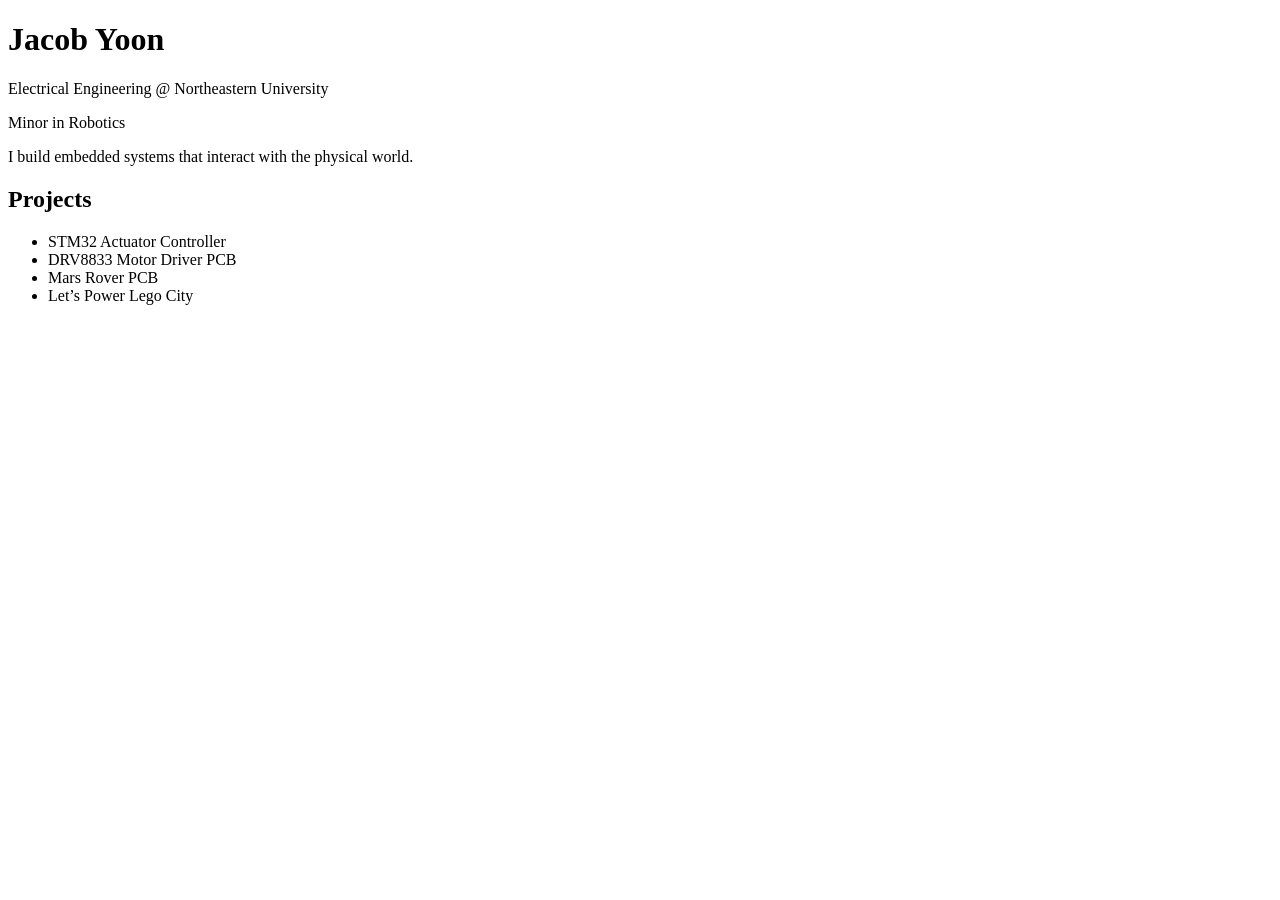
==== index.html @ 6693e0d1 "Create index.html" ====
<!DOCTYPE html>
<html lang="en">
<head>
  <meta charset="UTF-8" />
  <meta name="viewport" content="width=device-width, initial-scale=1.0" />
  <title>Jacob Yoon Portfolio</title>
</head>
<body>
  <h1>Jacob Yoon</h1>
  <p>Electrical Engineering @ Northeastern University</p>
  <p>Minor in Robotics</p>
  <p>I build embedded systems that interact with the physical world.</p>

  <h2>Projects</h2>
  <ul>
    <li>STM32 Actuator Controller</li>
    <li>DRV8833 Motor Driver PCB</li>
    <li>Mars Rover PCB</li>
    <li>Let’s Power Lego City</li>
  </ul>
</body>
</html>
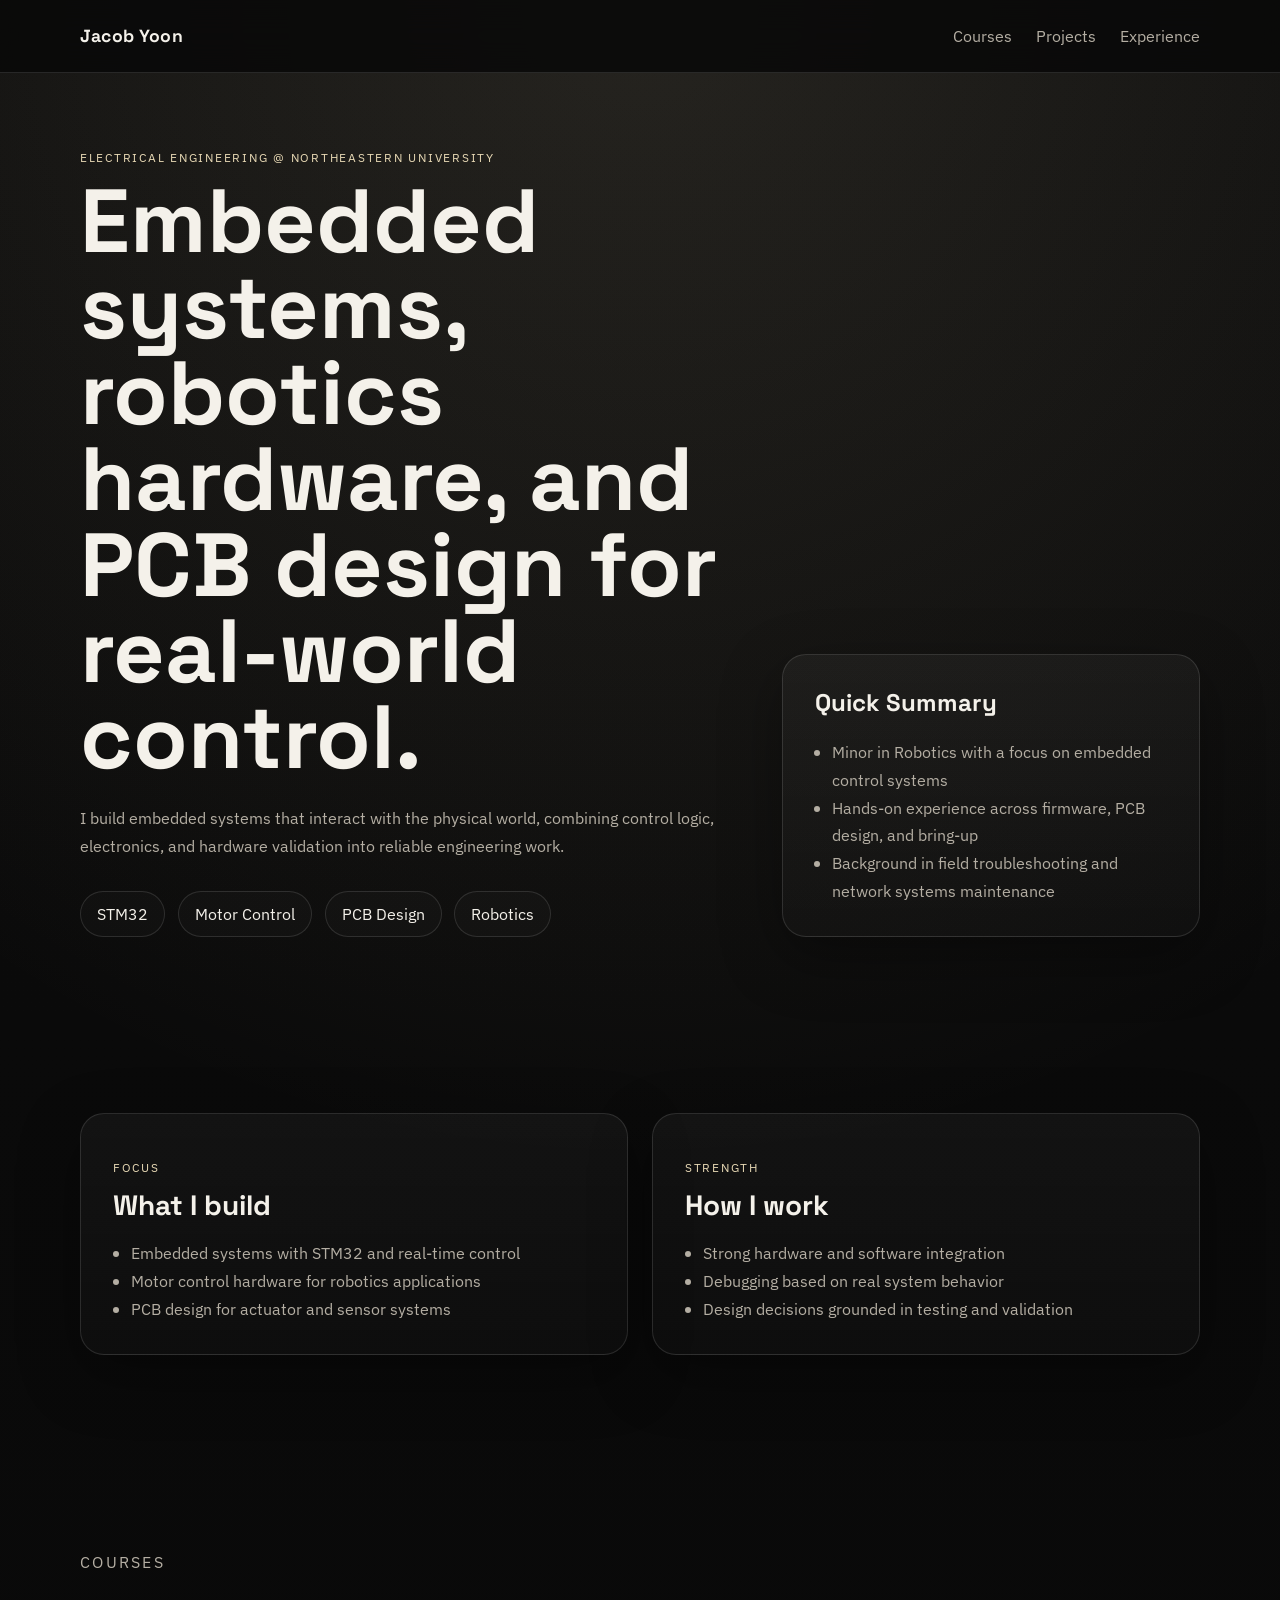
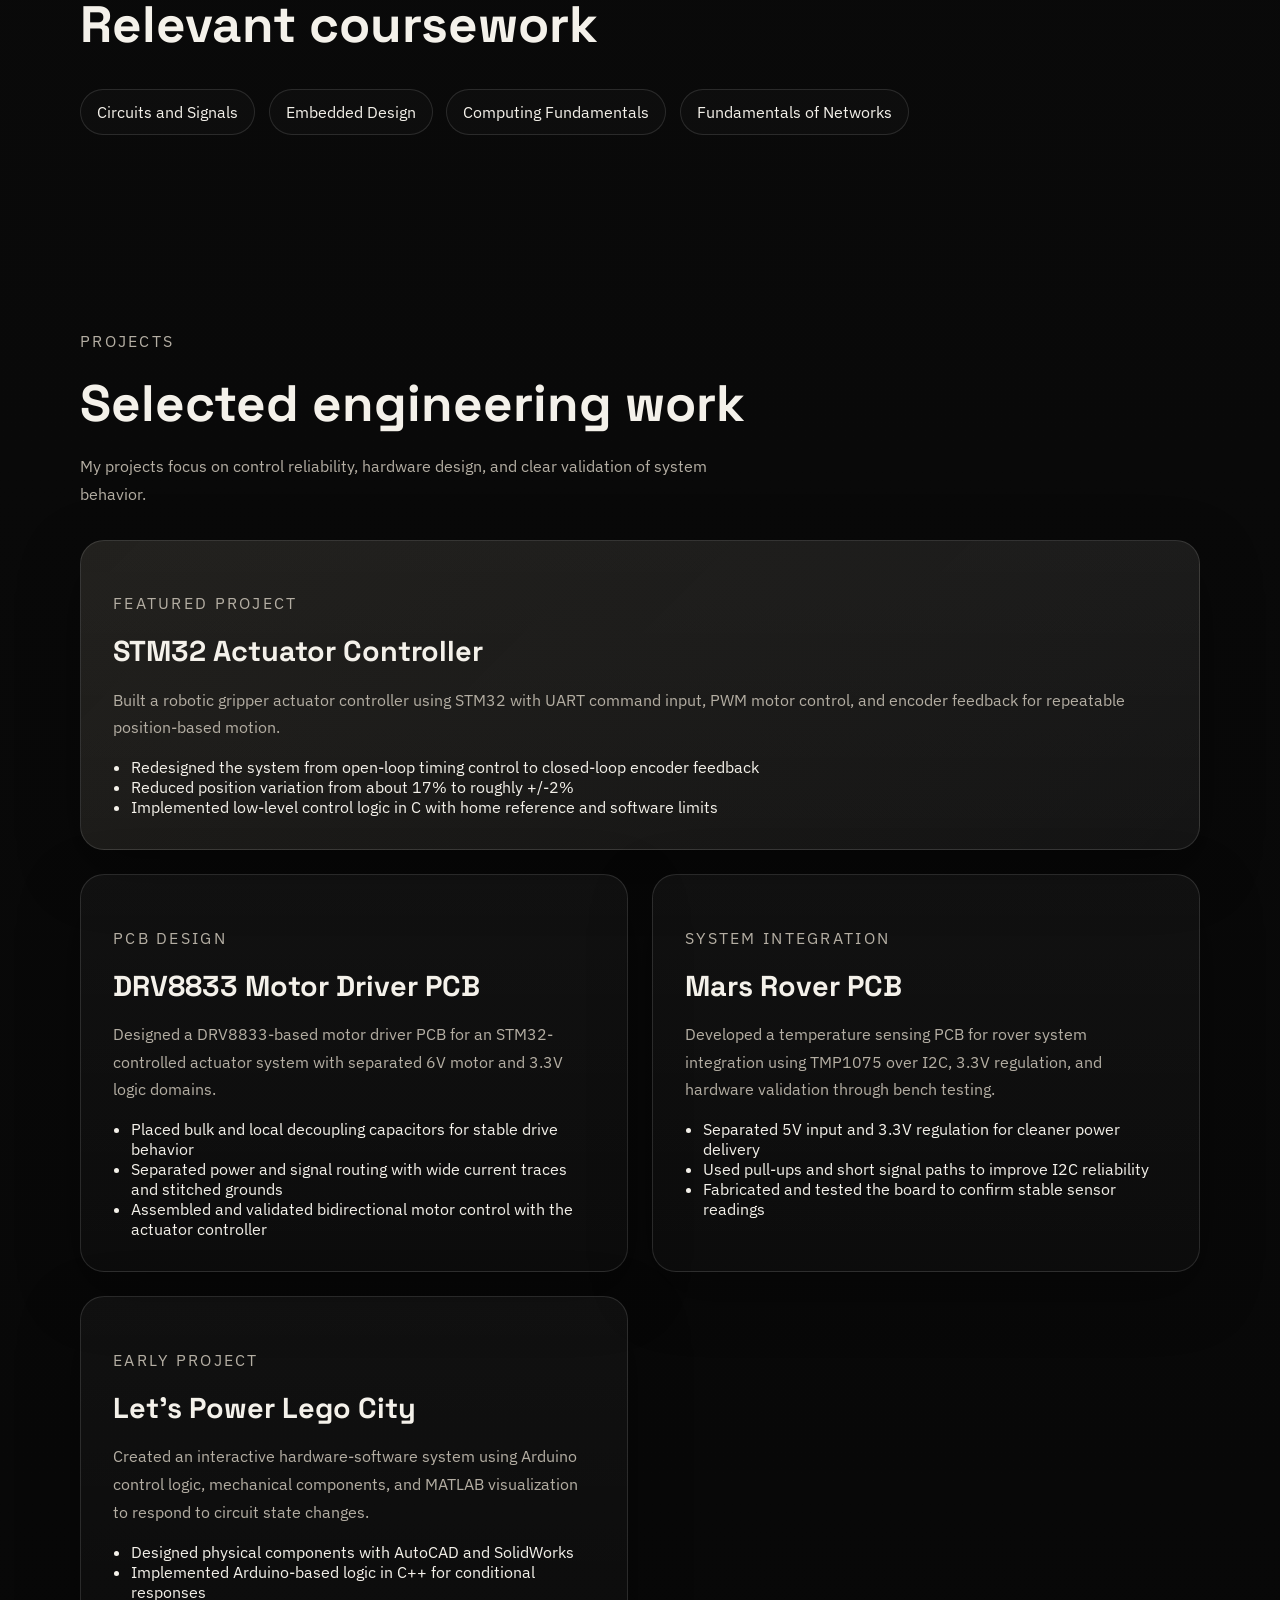
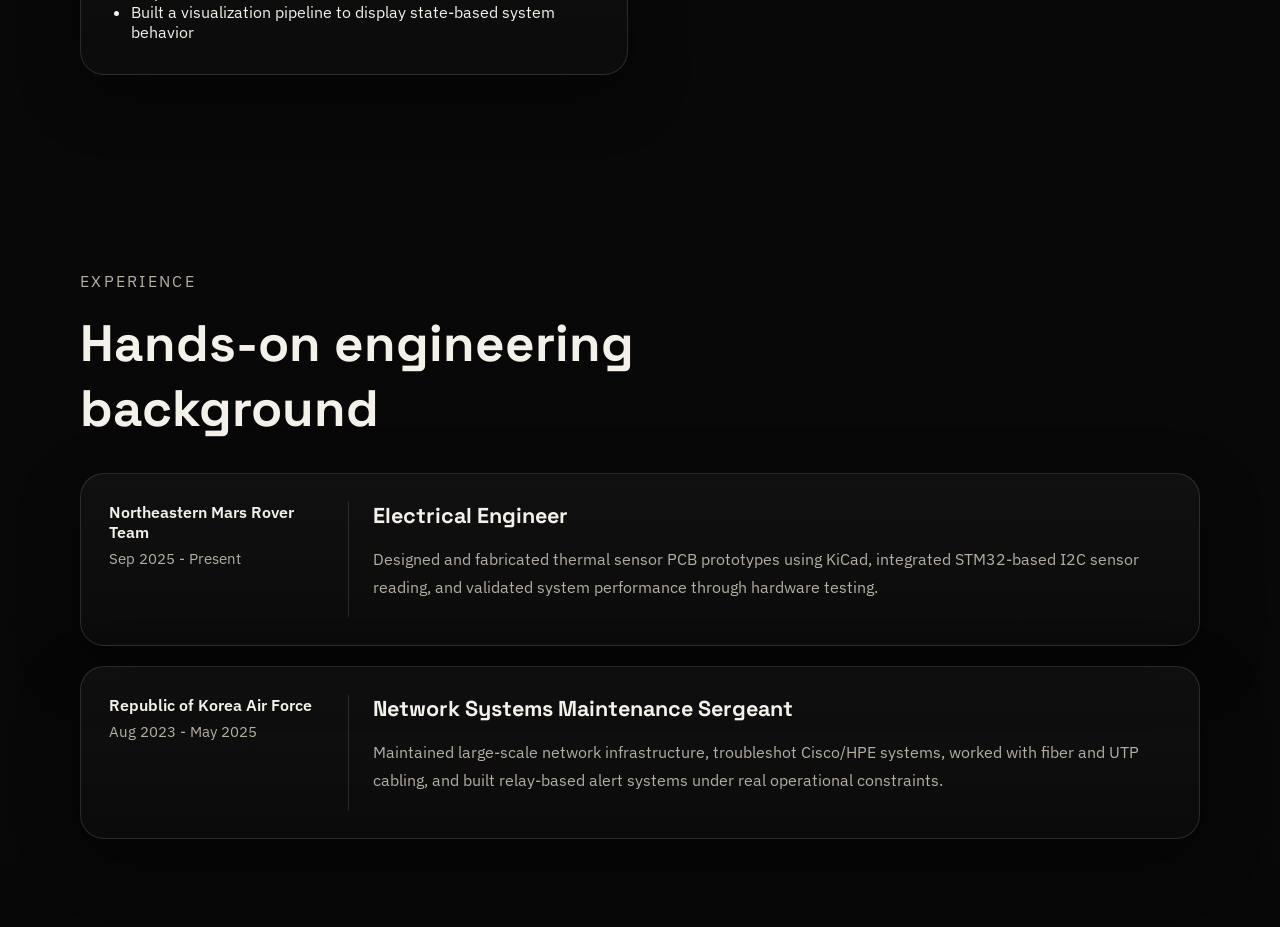
==== commit caefbbae: "Update portfolio design" ====
--- a/index.html
+++ b/index.html
@@ -3,20 +3,215 @@
 <head>
   <meta charset="UTF-8" />
   <meta name="viewport" content="width=device-width, initial-scale=1.0" />
-  <title>Jacob Yoon Portfolio</title>
+  <title>Jacob Yoon | Embedded Systems Portfolio</title>
+  <meta
+    name="description"
+    content="Portfolio of Jacob Yoon, an Electrical Engineering student focused on embedded systems, robotics hardware, and PCB design."
+  />
+  <link rel="preconnect" href="https://fonts.googleapis.com" />
+  <link rel="preconnect" href="https://fonts.gstatic.com" crossorigin />
+  <link
+    href="https://fonts.googleapis.com/css2?family=Space+Grotesk:wght@400;500;700&family=IBM+Plex+Sans:wght@400;500;600&display=swap"
+    rel="stylesheet"
+  />
+  <link rel="stylesheet" href="style.css" />
 </head>
 <body>
-  <h1>Jacob Yoon</h1>
-  <p>Electrical Engineering @ Northeastern University</p>
-  <p>Minor in Robotics</p>
-  <p>I build embedded systems that interact with the physical world.</p>
-
-  <h2>Projects</h2>
-  <ul>
-    <li>STM32 Actuator Controller</li>
-    <li>DRV8833 Motor Driver PCB</li>
-    <li>Mars Rover PCB</li>
-    <li>Let’s Power Lego City</li>
-  </ul>
+  <header class="site-header">
+    <nav class="navbar">
+      <a class="brand" href="#top">Jacob Yoon</a>
+      <div class="nav-links">
+        <a href="#courses">Courses</a>
+        <a href="#projects">Projects</a>
+        <a href="#experience">Experience</a>
+      </div>
+    </nav>
+  </header>
+
+  <main id="top">
+    <section class="hero section">
+      <div class="hero-copy">
+        <p class="eyebrow">Electrical Engineering @ Northeastern University</p>
+        <h1>
+          Embedded systems, robotics hardware, and PCB design for real-world
+          control.
+        </h1>
+        <p class="hero-text">
+          I build embedded systems that interact with the physical world,
+          combining control logic, electronics, and hardware validation into
+          reliable engineering work.
+        </p>
+        <div class="hero-tags">
+          <span>STM32</span>
+          <span>Motor Control</span>
+          <span>PCB Design</span>
+          <span>Robotics</span>
+        </div>
+      </div>
+
+      <aside class="hero-panel">
+        <h2>Quick Summary</h2>
+        <ul>
+          <li>Minor in Robotics with a focus on embedded control systems</li>
+          <li>Hands-on experience across firmware, PCB design, and bring-up</li>
+          <li>Background in field troubleshooting and network systems maintenance</li>
+        </ul>
+      </aside>
+    </section>
+
+    <section class="section grid-section">
+      <article class="card">
+        <p class="section-label">Focus</p>
+        <h2>What I build</h2>
+        <ul>
+          <li>Embedded systems with STM32 and real-time control</li>
+          <li>Motor control hardware for robotics applications</li>
+          <li>PCB design for actuator and sensor systems</li>
+        </ul>
+      </article>
+
+      <article class="card">
+        <p class="section-label">Strength</p>
+        <h2>How I work</h2>
+        <ul>
+          <li>Strong hardware and software integration</li>
+          <li>Debugging based on real system behavior</li>
+          <li>Design decisions grounded in testing and validation</li>
+        </ul>
+      </article>
+    </section>
+
+    <section id="courses" class="section">
+      <div class="section-heading">
+        <p class="section-label">Courses</p>
+        <h2>Relevant coursework</h2>
+      </div>
+      <div class="pill-grid">
+        <span>Circuits and Signals</span>
+        <span>Embedded Design</span>
+        <span>Computing Fundamentals</span>
+        <span>Fundamentals of Networks</span>
+      </div>
+    </section>
+
+    <section id="projects" class="section">
+      <div class="section-heading">
+        <p class="section-label">Projects</p>
+        <h2>Selected engineering work</h2>
+        <p>
+          My projects focus on control reliability, hardware design, and clear
+          validation of system behavior.
+        </p>
+      </div>
+
+      <div class="project-list">
+        <article class="project-card featured">
+          <div>
+            <p class="project-type">Featured Project</p>
+            <h3>STM32 Actuator Controller</h3>
+          </div>
+          <p>
+            Built a robotic gripper actuator controller using STM32 with UART
+            command input, PWM motor control, and encoder feedback for
+            repeatable position-based motion.
+          </p>
+          <ul>
+            <li>Redesigned the system from open-loop timing control to closed-loop encoder feedback</li>
+            <li>Reduced position variation from about 17% to roughly +/-2%</li>
+            <li>Implemented low-level control logic in C with home reference and software limits</li>
+          </ul>
+        </article>
+
+        <article class="project-card">
+          <div>
+            <p class="project-type">PCB Design</p>
+            <h3>DRV8833 Motor Driver PCB</h3>
+          </div>
+          <p>
+            Designed a DRV8833-based motor driver PCB for an STM32-controlled
+            actuator system with separated 6V motor and 3.3V logic domains.
+          </p>
+          <ul>
+            <li>Placed bulk and local decoupling capacitors for stable drive behavior</li>
+            <li>Separated power and signal routing with wide current traces and stitched grounds</li>
+            <li>Assembled and validated bidirectional motor control with the actuator controller</li>
+          </ul>
+        </article>
+
+        <article class="project-card">
+          <div>
+            <p class="project-type">System Integration</p>
+            <h3>Mars Rover PCB</h3>
+          </div>
+          <p>
+            Developed a temperature sensing PCB for rover system integration
+            using TMP1075 over I2C, 3.3V regulation, and hardware validation
+            through bench testing.
+          </p>
+          <ul>
+            <li>Separated 5V input and 3.3V regulation for cleaner power delivery</li>
+            <li>Used pull-ups and short signal paths to improve I2C reliability</li>
+            <li>Fabricated and tested the board to confirm stable sensor readings</li>
+          </ul>
+        </article>
+
+        <article class="project-card">
+          <div>
+            <p class="project-type">Early Project</p>
+            <h3>Let's Power Lego City</h3>
+          </div>
+          <p>
+            Created an interactive hardware-software system using Arduino
+            control logic, mechanical components, and MATLAB visualization to
+            respond to circuit state changes.
+          </p>
+          <ul>
+            <li>Designed physical components with AutoCAD and SolidWorks</li>
+            <li>Implemented Arduino-based logic in C++ for conditional responses</li>
+            <li>Built a visualization pipeline to display state-based system behavior</li>
+          </ul>
+        </article>
+      </div>
+    </section>
+
+    <section id="experience" class="section">
+      <div class="section-heading">
+        <p class="section-label">Experience</p>
+        <h2>Hands-on engineering background</h2>
+      </div>
+
+      <div class="timeline">
+        <article class="timeline-item">
+          <div class="timeline-meta">
+            <p>Northeastern Mars Rover Team</p>
+            <span>Sep 2025 - Present</span>
+          </div>
+          <div class="timeline-content">
+            <h3>Electrical Engineer</h3>
+            <p>
+              Designed and fabricated thermal sensor PCB prototypes using KiCad,
+              integrated STM32-based I2C sensor reading, and validated system
+              performance through hardware testing.
+            </p>
+          </div>
+        </article>
+
+        <article class="timeline-item">
+          <div class="timeline-meta">
+            <p>Republic of Korea Air Force</p>
+            <span>Aug 2023 - May 2025</span>
+          </div>
+          <div class="timeline-content">
+            <h3>Network Systems Maintenance Sergeant</h3>
+            <p>
+              Maintained large-scale network infrastructure, troubleshot
+              Cisco/HPE systems, worked with fiber and UTP cabling, and built
+              relay-based alert systems under real operational constraints.
+            </p>
+          </div>
+        </article>
+      </div>
+    </section>
+  </main>
 </body>
 </html>
--- a/style.css
+++ b/style.css
@@ -0,0 +1,320 @@
+:root {
+  --bg: #080808;
+  --panel: #111111;
+  --panel-strong: #161616;
+  --text: #f4f1ea;
+  --muted: #b4aea3;
+  --line: rgba(255, 255, 255, 0.12);
+  --line-strong: rgba(255, 255, 255, 0.24);
+  --accent: #e8d9b5;
+  --shadow: 0 20px 60px rgba(0, 0, 0, 0.35);
+}
+
+* {
+  box-sizing: border-box;
+}
+
+html {
+  scroll-behavior: smooth;
+}
+
+body {
+  margin: 0;
+  font-family: "IBM Plex Sans", sans-serif;
+  background:
+    radial-gradient(circle at top, rgba(232, 217, 181, 0.12), transparent 28%),
+    linear-gradient(180deg, #0b0b0b 0%, #070707 100%);
+  color: var(--text);
+}
+
+a {
+  color: inherit;
+  text-decoration: none;
+}
+
+.site-header {
+  position: sticky;
+  top: 0;
+  z-index: 10;
+  backdrop-filter: blur(18px);
+  background: rgba(8, 8, 8, 0.82);
+  border-bottom: 1px solid var(--line);
+}
+
+.navbar {
+  width: min(1120px, calc(100% - 2rem));
+  margin: 0 auto;
+  min-height: 72px;
+  display: flex;
+  align-items: center;
+  justify-content: space-between;
+  gap: 1rem;
+}
+
+.brand,
+.nav-links a {
+  position: relative;
+}
+
+.brand {
+  font-family: "Space Grotesk", sans-serif;
+  font-size: 1.1rem;
+  font-weight: 700;
+  letter-spacing: 0.03em;
+}
+
+.nav-links {
+  display: flex;
+  flex-wrap: wrap;
+  gap: 1.5rem;
+  color: var(--muted);
+}
+
+.nav-links a::after,
+.brand::after {
+  content: "";
+  position: absolute;
+  left: 0;
+  bottom: -0.35rem;
+  width: 100%;
+  height: 1px;
+  background: var(--accent);
+  transform: scaleX(0);
+  transform-origin: left;
+  transition: transform 180ms ease;
+}
+
+.nav-links a:hover::after,
+.nav-links a:focus-visible::after,
+.brand:hover::after,
+.brand:focus-visible::after {
+  transform: scaleX(1);
+}
+
+main {
+  width: min(1120px, calc(100% - 2rem));
+  margin: 0 auto;
+}
+
+.section {
+  padding: 5.5rem 0;
+}
+
+.hero {
+  min-height: calc(100vh - 72px);
+  display: grid;
+  grid-template-columns: 1.6fr 1fr;
+  align-items: end;
+  gap: 2rem;
+  padding-top: 4rem;
+}
+
+.eyebrow,
+.section-label,
+.project-type {
+  text-transform: uppercase;
+  letter-spacing: 0.14em;
+  font-size: 0.78rem;
+  color: var(--accent);
+}
+
+.hero h1,
+.section-heading h2,
+.card h2,
+.project-card h3,
+.timeline-content h3 {
+  font-family: "Space Grotesk", sans-serif;
+  margin: 0;
+}
+
+.hero h1 {
+  max-width: 12ch;
+  font-size: clamp(3rem, 7vw, 6.2rem);
+  line-height: 0.96;
+  margin-top: 0.75rem;
+}
+
+.hero-text,
+.section-heading p,
+.project-card p,
+.timeline-content p,
+.card li,
+.hero-panel li {
+  color: var(--muted);
+  font-size: 1.02rem;
+  line-height: 1.7;
+}
+
+.hero-text {
+  max-width: 42rem;
+  margin: 1.5rem 0 0;
+}
+
+.hero-tags {
+  display: flex;
+  flex-wrap: wrap;
+  gap: 0.8rem;
+  margin-top: 2rem;
+}
+
+.hero-tags span,
+.pill-grid span {
+  display: inline-flex;
+  align-items: center;
+  padding: 0.75rem 1rem;
+  border: 1px solid var(--line);
+  border-radius: 999px;
+  background: rgba(255, 255, 255, 0.02);
+}
+
+.hero-panel,
+.card,
+.project-card,
+.timeline-item {
+  background: linear-gradient(180deg, rgba(255, 255, 255, 0.04), rgba(255, 255, 255, 0.02));
+  border: 1px solid var(--line);
+  border-radius: 24px;
+  box-shadow: var(--shadow);
+}
+
+.hero-panel {
+  padding: 2rem;
+}
+
+.hero-panel h2 {
+  margin-top: 0;
+  font-family: "Space Grotesk", sans-serif;
+}
+
+.hero-panel ul,
+.card ul,
+.project-card ul {
+  margin: 1rem 0 0;
+  padding-left: 1.1rem;
+}
+
+.grid-section {
+  display: grid;
+  grid-template-columns: repeat(2, minmax(0, 1fr));
+  gap: 1.5rem;
+}
+
+.card {
+  padding: 2rem;
+}
+
+.card h2 {
+  margin-top: 0.25rem;
+  margin-bottom: 1rem;
+  font-size: 1.75rem;
+}
+
+.section-heading {
+  max-width: 42rem;
+  margin-bottom: 2rem;
+}
+
+.section-heading h2 {
+  margin-top: 0.35rem;
+  font-size: clamp(2rem, 4vw, 3.2rem);
+}
+
+.pill-grid {
+  display: flex;
+  flex-wrap: wrap;
+  gap: 0.85rem;
+}
+
+.project-list {
+  display: grid;
+  grid-template-columns: repeat(2, minmax(0, 1fr));
+  gap: 1.5rem;
+}
+
+.project-card {
+  padding: 2rem;
+}
+
+.project-card.featured {
+  grid-column: 1 / -1;
+  background:
+    linear-gradient(135deg, rgba(232, 217, 181, 0.08), rgba(255, 255, 255, 0.03)),
+    linear-gradient(180deg, rgba(255, 255, 255, 0.04), rgba(255, 255, 255, 0.02));
+}
+
+.project-card h3 {
+  margin-top: 0.35rem;
+  font-size: 1.8rem;
+}
+
+.timeline {
+  display: grid;
+  gap: 1.25rem;
+}
+
+.timeline-item {
+  display: grid;
+  grid-template-columns: 240px 1fr;
+  gap: 1.5rem;
+  padding: 1.75rem;
+}
+
+.timeline-meta {
+  border-right: 1px solid var(--line);
+  padding-right: 1.25rem;
+}
+
+.timeline-meta p {
+  margin: 0 0 0.35rem;
+  font-weight: 600;
+}
+
+.timeline-meta span {
+  color: var(--muted);
+  font-size: 0.95rem;
+}
+
+.timeline-content h3 {
+  font-size: 1.35rem;
+}
+
+@media (max-width: 900px) {
+  .hero,
+  .grid-section,
+  .project-list,
+  .timeline-item {
+    grid-template-columns: 1fr;
+  }
+
+  .hero {
+    min-height: auto;
+    align-items: start;
+  }
+
+  .timeline-meta {
+    border-right: 0;
+    border-bottom: 1px solid var(--line);
+    padding-right: 0;
+    padding-bottom: 1rem;
+  }
+}
+
+@media (max-width: 640px) {
+  .navbar {
+    padding: 0.75rem 0;
+    align-items: flex-start;
+    flex-direction: column;
+  }
+
+  .nav-links {
+    gap: 1rem;
+  }
+
+  .section {
+    padding: 4rem 0;
+  }
+
+  .hero h1 {
+    max-width: none;
+  }
+}
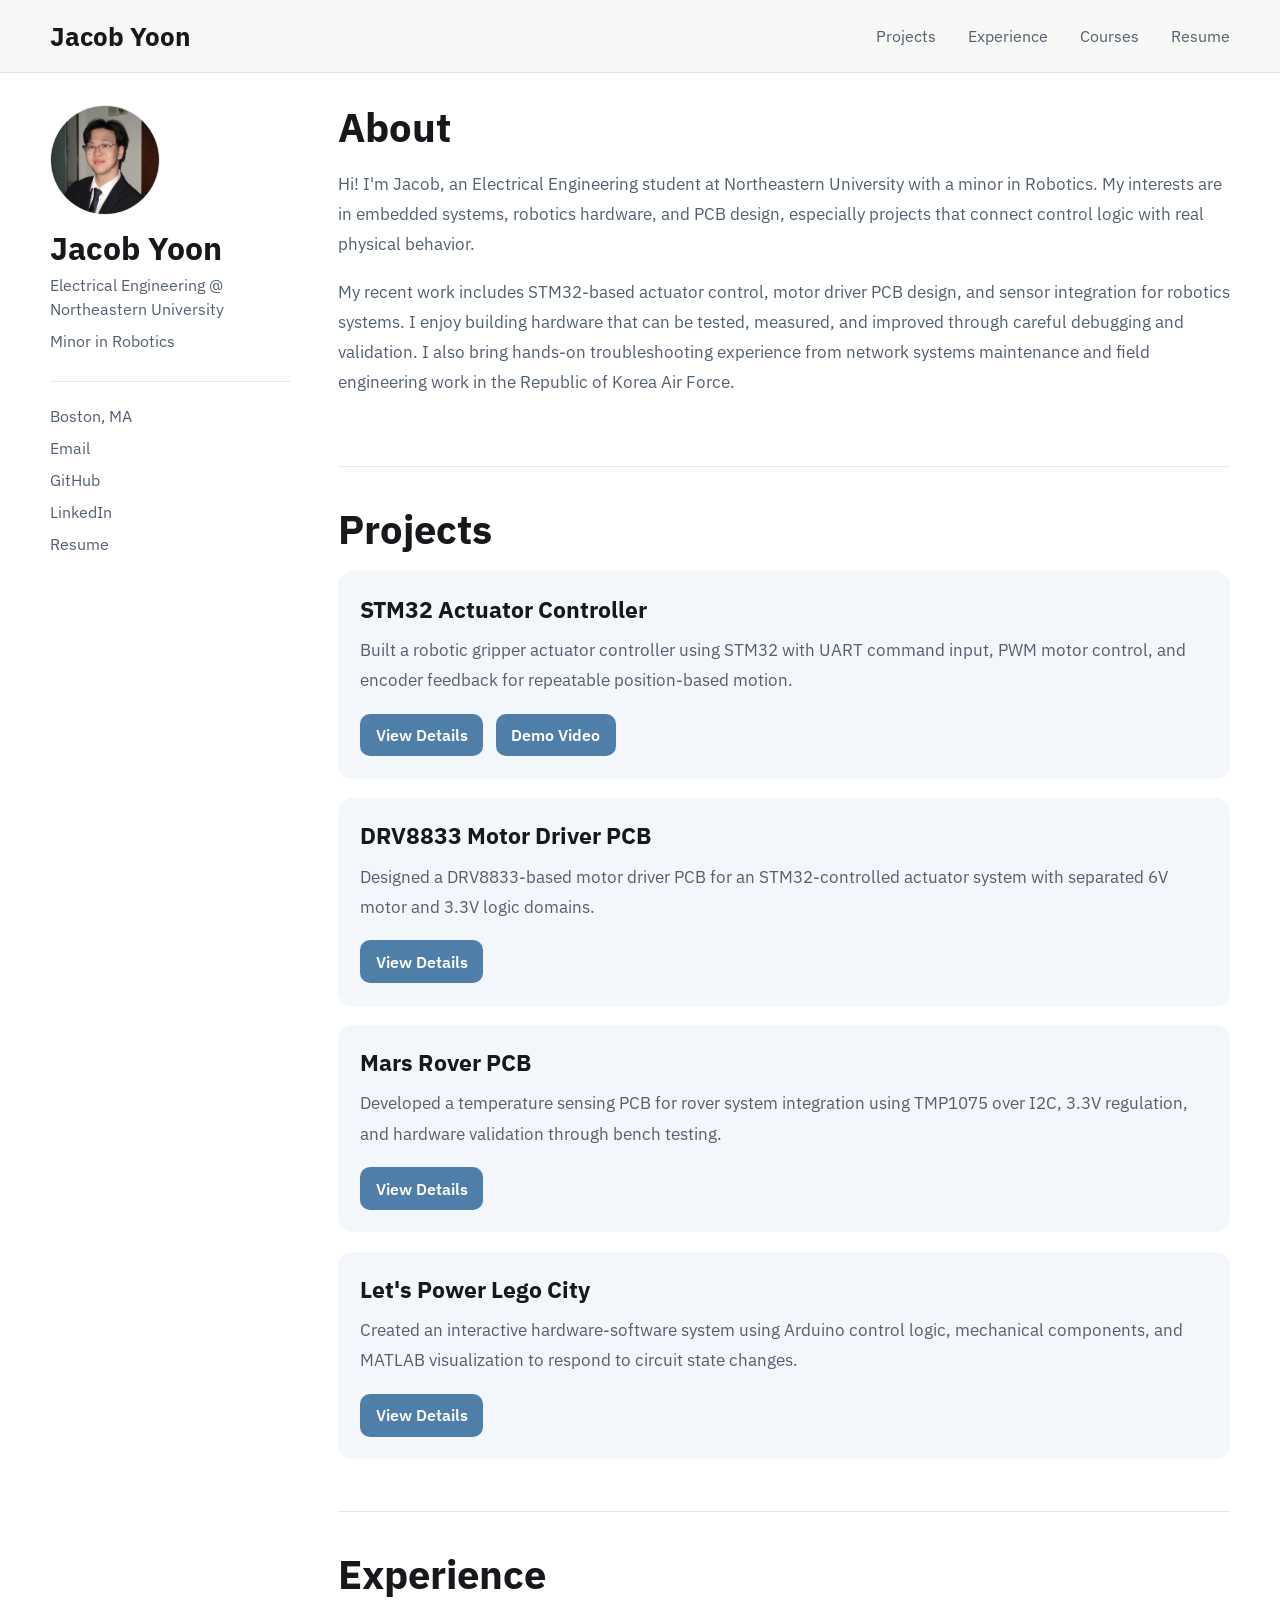
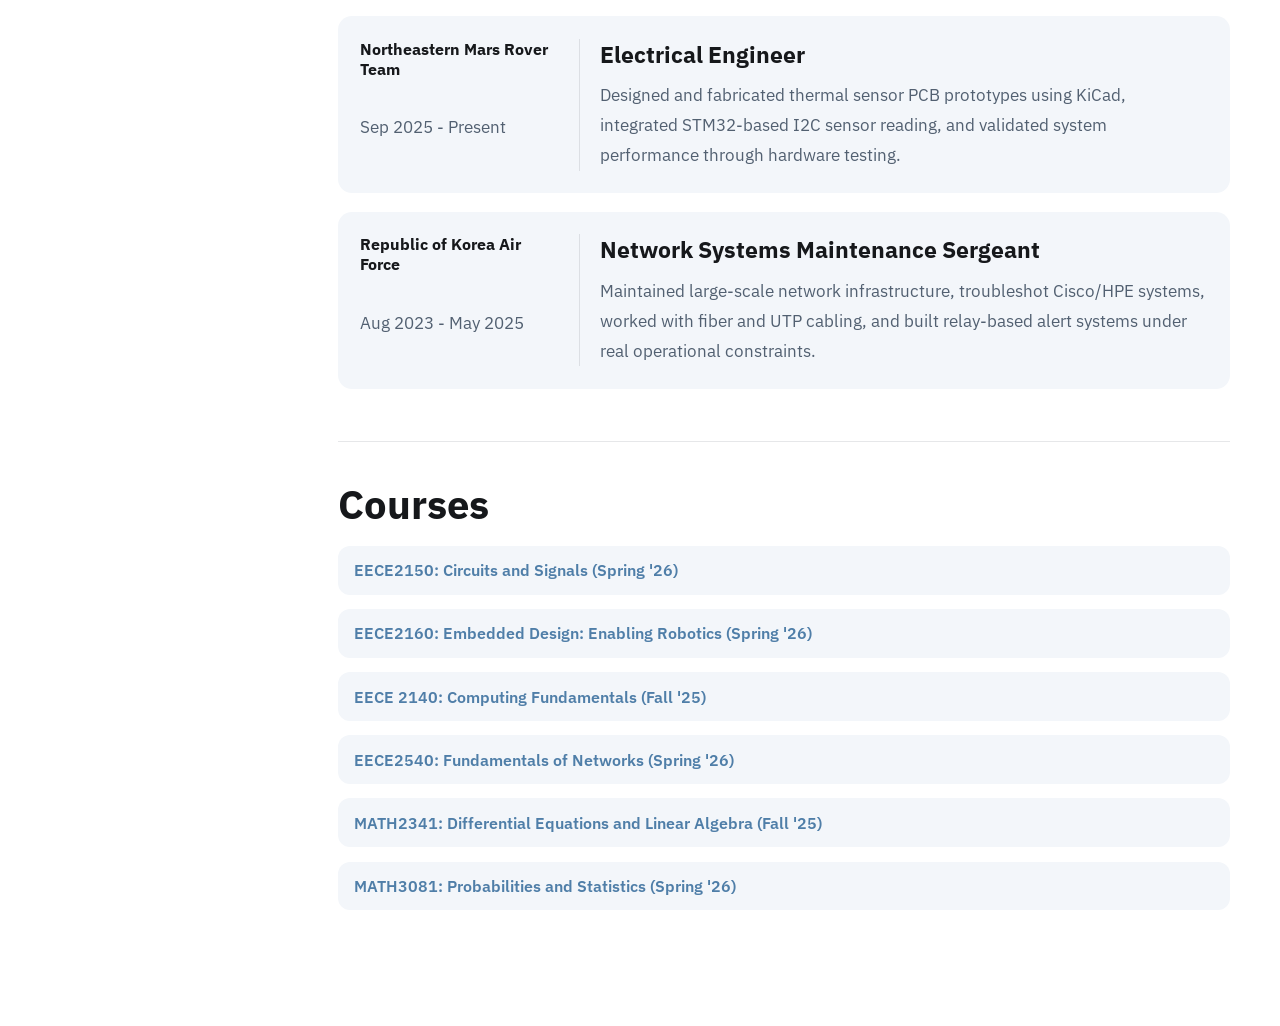
==== commit def4e884: "Update portfolio site_draft1" ====
--- a/index.html
+++ b/index.html
@@ -11,182 +11,137 @@
   <link rel="preconnect" href="https://fonts.googleapis.com" />
   <link rel="preconnect" href="https://fonts.gstatic.com" crossorigin />
   <link
-    href="https://fonts.googleapis.com/css2?family=Space+Grotesk:wght@400;500;700&family=IBM+Plex+Sans:wght@400;500;600&display=swap"
+    href="https://fonts.googleapis.com/css2?family=IBM+Plex+Sans:wght@400;500;600;700&display=swap"
     rel="stylesheet"
   />
   <link rel="stylesheet" href="style.css" />
 </head>
 <body>
-  <header class="site-header">
-    <nav class="navbar">
-      <a class="brand" href="#top">Jacob Yoon</a>
-      <div class="nav-links">
-        <a href="#courses">Courses</a>
+  <header class="topbar">
+    <div class="topbar-inner">
+      <a class="topbar-brand" href="#about">Jacob Yoon</a>
+      <nav class="topbar-nav">
         <a href="#projects">Projects</a>
         <a href="#experience">Experience</a>
+        <a href="#courses">Courses</a>
+        <a href="resume.pdf" target="_blank" rel="noreferrer">Resume</a>
+      </nav>
+    </div>
+  </header>
+
+  <div class="layout">
+    <aside class="sidebar">
+      <img
+        src="images/profile.jpg"
+        alt="Portrait of Jacob Yoon"
+        class="profile-image"
+      />
+
+      <h1>Jacob Yoon</h1>
+      <p class="sidebar-role">Electrical Engineering @ Northeastern University</p>
+      <p class="sidebar-subrole">Minor in Robotics</p>
+
+      <div class="sidebar-links">
+        <p>Boston, MA</p>
+        <a href="mailto:yoon.h@northeastern.edu">Email</a>
+        <a href="https://github.com/your-github" target="_blank" rel="noreferrer">GitHub</a>
+        <a href="https://www.linkedin.com/in/jacob-yoon-221444275" target="_blank" rel="noreferrer">LinkedIn</a>
+        <a href="resume.pdf" target="_blank" rel="noreferrer">Resume</a>
       </div>
-    </nav>
-  </header>
-
-  <main id="top">
-    <section class="hero section">
-      <div class="hero-copy">
-        <p class="eyebrow">Electrical Engineering @ Northeastern University</p>
-        <h1>
-          Embedded systems, robotics hardware, and PCB design for real-world
-          control.
-        </h1>
-        <p class="hero-text">
-          I build embedded systems that interact with the physical world,
-          combining control logic, electronics, and hardware validation into
-          reliable engineering work.
+    </aside>
+
+    <main class="content">
+      <section id="about" class="section">
+        <h2>About</h2>
+        <p class="lead">
+          Hi! I'm Jacob, an Electrical Engineering student at Northeastern
+          University with a minor in Robotics. My interests are in embedded
+          systems, robotics hardware, and PCB design, especially projects that
+          connect control logic with real physical behavior.
         </p>
-        <div class="hero-tags">
-          <span>STM32</span>
-          <span>Motor Control</span>
-          <span>PCB Design</span>
-          <span>Robotics</span>
-        </div>
-      </div>
-
-      <aside class="hero-panel">
-        <h2>Quick Summary</h2>
-        <ul>
-          <li>Minor in Robotics with a focus on embedded control systems</li>
-          <li>Hands-on experience across firmware, PCB design, and bring-up</li>
-          <li>Background in field troubleshooting and network systems maintenance</li>
-        </ul>
-      </aside>
-    </section>
-
-    <section class="section grid-section">
-      <article class="card">
-        <p class="section-label">Focus</p>
-        <h2>What I build</h2>
-        <ul>
-          <li>Embedded systems with STM32 and real-time control</li>
-          <li>Motor control hardware for robotics applications</li>
-          <li>PCB design for actuator and sensor systems</li>
-        </ul>
-      </article>
-
-      <article class="card">
-        <p class="section-label">Strength</p>
-        <h2>How I work</h2>
-        <ul>
-          <li>Strong hardware and software integration</li>
-          <li>Debugging based on real system behavior</li>
-          <li>Design decisions grounded in testing and validation</li>
-        </ul>
-      </article>
-    </section>
-
-    <section id="courses" class="section">
-      <div class="section-heading">
-        <p class="section-label">Courses</p>
-        <h2>Relevant coursework</h2>
-      </div>
-      <div class="pill-grid">
-        <span>Circuits and Signals</span>
-        <span>Embedded Design</span>
-        <span>Computing Fundamentals</span>
-        <span>Fundamentals of Networks</span>
-      </div>
-    </section>
-
-    <section id="projects" class="section">
-      <div class="section-heading">
-        <p class="section-label">Projects</p>
-        <h2>Selected engineering work</h2>
         <p>
-          My projects focus on control reliability, hardware design, and clear
-          validation of system behavior.
+          My recent work includes STM32-based actuator control, motor driver PCB
+          design, and sensor integration for robotics systems. I enjoy building
+          hardware that can be tested, measured, and improved through careful
+          debugging and validation. I also bring hands-on troubleshooting
+          experience from network systems maintenance and field engineering work
+          in the Republic of Korea Air Force.
         </p>
-      </div>
-
-      <div class="project-list">
-        <article class="project-card featured">
-          <div>
-            <p class="project-type">Featured Project</p>
+      </section>
+
+      <section id="projects" class="section">
+        <h2>Projects</h2>
+
+        <article class="project-entry">
+          
+          <div class="project-body">
             <h3>STM32 Actuator Controller</h3>
-          </div>
-          <p>
-            Built a robotic gripper actuator controller using STM32 with UART
-            command input, PWM motor control, and encoder feedback for
-            repeatable position-based motion.
-          </p>
-          <ul>
-            <li>Redesigned the system from open-loop timing control to closed-loop encoder feedback</li>
-            <li>Reduced position variation from about 17% to roughly +/-2%</li>
-            <li>Implemented low-level control logic in C with home reference and software limits</li>
-          </ul>
-        </article>
-
-        <article class="project-card">
-          <div>
-            <p class="project-type">PCB Design</p>
+            <p>
+              Built a robotic gripper actuator controller using STM32 with UART
+              command input, PWM motor control, and encoder feedback for
+              repeatable position-based motion.
+            </p>
+            <div class="project-actions">
+              <a href="projects/stm32-actuator.html">View Details</a>
+              <a href="https://youtube.com/shorts/SIvFva_gntc" target="_blank" rel="noreferrer">Demo Video</a>
+            </div>
+          </div>
+        </article>
+
+        <article class="project-entry">
+         
+          <div class="project-body">
             <h3>DRV8833 Motor Driver PCB</h3>
-          </div>
-          <p>
-            Designed a DRV8833-based motor driver PCB for an STM32-controlled
-            actuator system with separated 6V motor and 3.3V logic domains.
-          </p>
-          <ul>
-            <li>Placed bulk and local decoupling capacitors for stable drive behavior</li>
-            <li>Separated power and signal routing with wide current traces and stitched grounds</li>
-            <li>Assembled and validated bidirectional motor control with the actuator controller</li>
-          </ul>
-        </article>
-
-        <article class="project-card">
-          <div>
-            <p class="project-type">System Integration</p>
+            <p>
+              Designed a DRV8833-based motor driver PCB for an STM32-controlled
+              actuator system with separated 6V motor and 3.3V logic domains.
+            </p>
+            <div class="project-actions">
+              <a href="projects/drv8833-pcb.html">View Details</a>
+            </div>
+          </div>
+        </article>
+
+        <article class="project-entry">
+          
+          <div class="project-body">
             <h3>Mars Rover PCB</h3>
-          </div>
-          <p>
-            Developed a temperature sensing PCB for rover system integration
-            using TMP1075 over I2C, 3.3V regulation, and hardware validation
-            through bench testing.
-          </p>
-          <ul>
-            <li>Separated 5V input and 3.3V regulation for cleaner power delivery</li>
-            <li>Used pull-ups and short signal paths to improve I2C reliability</li>
-            <li>Fabricated and tested the board to confirm stable sensor readings</li>
-          </ul>
-        </article>
-
-        <article class="project-card">
-          <div>
-            <p class="project-type">Early Project</p>
+            <p>
+              Developed a temperature sensing PCB for rover system integration
+              using TMP1075 over I2C, 3.3V regulation, and hardware validation
+              through bench testing.
+            </p>
+            <div class="project-actions">
+              <a href="projects/mars-rover-pcb.html">View Details</a>
+            </div>
+          </div>
+        </article>
+
+        <article class="project-entry">
+          
+          <div class="project-body">
             <h3>Let's Power Lego City</h3>
-          </div>
-          <p>
-            Created an interactive hardware-software system using Arduino
-            control logic, mechanical components, and MATLAB visualization to
-            respond to circuit state changes.
-          </p>
-          <ul>
-            <li>Designed physical components with AutoCAD and SolidWorks</li>
-            <li>Implemented Arduino-based logic in C++ for conditional responses</li>
-            <li>Built a visualization pipeline to display state-based system behavior</li>
-          </ul>
-        </article>
-      </div>
-    </section>
-
-    <section id="experience" class="section">
-      <div class="section-heading">
-        <p class="section-label">Experience</p>
-        <h2>Hands-on engineering background</h2>
-      </div>
-
-      <div class="timeline">
-        <article class="timeline-item">
-          <div class="timeline-meta">
-            <p>Northeastern Mars Rover Team</p>
+            <p>
+              Created an interactive hardware-software system using Arduino
+              control logic, mechanical components, and MATLAB visualization to
+              respond to circuit state changes.
+            </p>
+            <div class="project-actions">
+              <a href="projects/lego-city.html">View Details</a>
+            </div>
+          </div>
+        </article>
+      </section>
+
+      <section id="experience" class="section">
+        <h2>Experience</h2>
+
+        <article class="experience-entry">
+          <div class="experience-meta">
+            <strong>Northeastern Mars Rover Team</strong>
             <span>Sep 2025 - Present</span>
           </div>
-          <div class="timeline-content">
+          <div class="experience-body">
             <h3>Electrical Engineer</h3>
             <p>
               Designed and fabricated thermal sensor PCB prototypes using KiCad,
@@ -196,12 +151,12 @@
           </div>
         </article>
 
-        <article class="timeline-item">
-          <div class="timeline-meta">
-            <p>Republic of Korea Air Force</p>
+        <article class="experience-entry">
+          <div class="experience-meta">
+            <strong>Republic of Korea Air Force</strong>
             <span>Aug 2023 - May 2025</span>
           </div>
-          <div class="timeline-content">
+          <div class="experience-body">
             <h3>Network Systems Maintenance Sergeant</h3>
             <p>
               Maintained large-scale network infrastructure, troubleshot
@@ -210,8 +165,70 @@
             </p>
           </div>
         </article>
-      </div>
-    </section>
-  </main>
+      </section>
+
+      <section id="courses" class="section">
+        <h2>Courses</h2>
+        <div class="course-list">
+          <details class="course-item">
+            <summary>EECE2150: Circuits and Signals (Spring '26)</summary>
+            <p>
+              Studied circuit behavior, signal analysis, and the core principles
+              used to understand electrical systems in both time and frequency domains.
+            </p>
+          </details>
+
+          <details class="course-item">
+            <summary>EECE2160: Embedded Design: Enabling Robotics (Spring '26)</summary>
+            <p>
+              Worked with embedded systems concepts including microcontrollers,
+              hardware interfacing, and low-level control for real devices.
+            </p>
+          </details>
+
+          <details class="course-item">
+            <summary>EECE 2140: Computing Fundamentals (Fall '25)</summary>
+            <p>
+              Built a foundation in programming, problem solving, and the core
+              logic used across software and embedded development.
+            </p>
+          </details>
+
+          <details class="course-item">
+            <summary>EECE2540: Fundamentals of Networks (Spring '26)</summary>
+            <p>
+              Learned the basics of network architecture, communication systems,
+              and practical networking concepts that support reliable infrastructure.
+            </p>
+          </details>
+
+          <details class="course-item">
+            <summary>MATH2341: Differential Equations and Linear Algebra (Fall '25)</summary>
+            <p>
+              Studies ordinary differential equations, their applications, 
+              and techniques for solving them including numerical methods
+              (through computer labs using MS Excel and MATLAB), Laplace transforms,
+              and linear algebra. Topics include linear and nonlinear first- and second-order
+              equations and applications include electrical and mechanical systems, forced oscillation,
+              and resonance. Topics from linear algebra, such as matrices, row-reduction, vector spaces,
+              and eigenvalues/eigenvectors, are developed and applied to systems of differential equations.
+            </p>
+          </details>
+          
+          <details class="course-item">
+            <summary>MATH3081: Probabilities and Statistics (Spring '26)</summary>
+            <p>
+              Focuses on probability theory. Topics include sample space; 
+              conditional probability and independence; discrete and continuous probability distribution
+              for one and for several random variables; expectation; variance; special distributions 
+              including binomial, Poisson, and normal distributions; law of large numbers; 
+              and central limit theorem. Also introduces basic statistical theory including estimation
+              of parameters, confidence intervals, and hypothesis testing.
+            </p>
+          </details>
+        </div>
+      </section>
+    </main>
+  </div>
 </body>
 </html>
--- a/style.css
+++ b/style.css
@@ -1,13 +1,11 @@
 :root {
-  --bg: #080808;
-  --panel: #111111;
-  --panel-strong: #161616;
-  --text: #f4f1ea;
-  --muted: #b4aea3;
-  --line: rgba(255, 255, 255, 0.12);
-  --line-strong: rgba(255, 255, 255, 0.24);
-  --accent: #e8d9b5;
-  --shadow: 0 20px 60px rgba(0, 0, 0, 0.35);
+  --bg: #ffffff;
+  --panel: #f3f6fa;
+  --panel-strong: #e9eef5;
+  --text: #16181b;
+  --muted: #526071;
+  --line: rgba(17, 24, 39, 0.1);
+  --accent: #4f7ea8;
 }
 
 * {
@@ -21,9 +19,7 @@
 body {
   margin: 0;
   font-family: "IBM Plex Sans", sans-serif;
-  background:
-    radial-gradient(circle at top, rgba(232, 217, 181, 0.12), transparent 28%),
-    linear-gradient(180deg, #0b0b0b 0%, #070707 100%);
+  background: var(--bg);
   color: var(--text);
 }
 
@@ -32,266 +28,330 @@
   text-decoration: none;
 }
 
-.site-header {
+.topbar {
   position: sticky;
   top: 0;
-  z-index: 10;
-  backdrop-filter: blur(18px);
-  background: rgba(8, 8, 8, 0.82);
+  z-index: 20;
+  background: rgba(248, 248, 246, 0.96);
   border-bottom: 1px solid var(--line);
 }
 
-.navbar {
-  width: min(1120px, calc(100% - 2rem));
+.topbar-inner {
+  width: min(1180px, calc(100% - 2rem));
   margin: 0 auto;
-  min-height: 72px;
   display: flex;
   align-items: center;
   justify-content: space-between;
   gap: 1rem;
-}
-
-.brand,
-.nav-links a {
-  position: relative;
-}
-
-.brand {
-  font-family: "Space Grotesk", sans-serif;
-  font-size: 1.1rem;
+  min-height: 72px;
+}
+
+.topbar-brand {
+  font-size: 1.6rem;
   font-weight: 700;
-  letter-spacing: 0.03em;
-}
-
-.nav-links {
+}
+
+.topbar-nav {
   display: flex;
   flex-wrap: wrap;
-  gap: 1.5rem;
-  color: var(--muted);
-}
-
-.nav-links a::after,
-.brand::after {
-  content: "";
-  position: absolute;
-  left: 0;
-  bottom: -0.35rem;
+  gap: 2rem;
+}
+
+.topbar-nav a {
+  color: var(--muted);
+}
+
+.topbar-nav a:hover,
+.topbar-nav a:focus-visible,
+.sidebar-links a:hover,
+.sidebar-links a:focus-visible,
+.project-actions a:hover,
+.project-actions a:focus-visible {
+  color: var(--text);
+}
+
+.layout {
+  width: min(1180px, calc(100% - 2rem));
+  margin: 0 auto;
+  display: grid;
+  grid-template-columns: 240px minmax(0, 1fr);
+  gap: 3rem;
+  padding: 2rem 0 4rem;
+}
+
+.sidebar {
+  position: sticky;
+  top: 98px;
+  align-self: start;
+}
+
+.profile-image {
   width: 100%;
-  height: 1px;
-  background: var(--accent);
-  transform: scaleX(0);
-  transform-origin: left;
-  transition: transform 180ms ease;
-}
-
-.nav-links a:hover::after,
-.nav-links a:focus-visible::after,
-.brand:hover::after,
-.brand:focus-visible::after {
-  transform: scaleX(1);
-}
-
-main {
-  width: min(1120px, calc(100% - 2rem));
-  margin: 0 auto;
+  max-width: 110px;
+  aspect-ratio: 1 / 1;
+  object-fit: cover;
+  border-radius: 999px;
+  border: 1px solid var(--line);
+  display: block;
+  margin-bottom: 1rem;
+}
+
+.sidebar h1 {
+  margin: 0;
+  font-size: 2rem;
+  line-height: 1.1;
+}
+
+.sidebar-role,
+.sidebar-subrole {
+  color: var(--muted);
+  margin: 0.45rem 0 0;
+  line-height: 1.5;
+}
+
+.sidebar-links {
+  display: grid;
+  gap: 0.75rem;
+  margin-top: 1.75rem;
+  padding-top: 1.5rem;
+  border-top: 1px solid var(--line);
+}
+
+.sidebar-links p,
+.sidebar-links a {
+  margin: 0;
+  color: var(--muted);
+}
+
+.content {
+  min-width: 0;
 }
 
 .section {
-  padding: 5.5rem 0;
-}
-
-.hero {
-  min-height: calc(100vh - 72px);
-  display: grid;
-  grid-template-columns: 1.6fr 1fr;
-  align-items: end;
-  gap: 2rem;
-  padding-top: 4rem;
-}
-
-.eyebrow,
-.section-label,
-.project-type {
-  text-transform: uppercase;
-  letter-spacing: 0.14em;
-  font-size: 0.78rem;
+  padding: 0 0 3.25rem;
+  border-bottom: 1px solid var(--line);
+  margin-bottom: 2.5rem;
+}
+
+.section:last-child {
+  border-bottom: 0;
+  margin-bottom: 0;
+}
+
+.section h2 {
+  margin: 0 0 1.25rem;
+  font-size: 2.5rem;
+  line-height: 1.1;
+}
+
+.lead,
+.section p,
+.section li,
+.experience-meta span {
+  color: var(--muted);
+  font-size: 1.05rem;
+  line-height: 1.8;
+}
+
+.tag-list {
+  display: flex;
+  flex-wrap: wrap;
+  gap: 0.75rem;
+}
+
+.tag-list span {
+  padding: 0.55rem 0.85rem;
+  border: 1px solid var(--line);
+  border-radius: 999px;
+  color: var(--text);
+  background: transparent;
+}
+
+.course-list {
+  display: grid;
+  gap: 0.9rem;
+}
+
+.course-item {
+  background: var(--panel);
+  border-radius: 12px;
+  padding: 0.9rem 1rem;
+}
+
+.course-item summary {
+  cursor: pointer;
+  list-style: none;
   color: var(--accent);
-}
-
-.hero h1,
-.section-heading h2,
-.card h2,
-.project-card h3,
-.timeline-content h3 {
-  font-family: "Space Grotesk", sans-serif;
-  margin: 0;
-}
-
-.hero h1 {
-  max-width: 12ch;
-  font-size: clamp(3rem, 7vw, 6.2rem);
-  line-height: 0.96;
-  margin-top: 0.75rem;
-}
-
-.hero-text,
-.section-heading p,
-.project-card p,
-.timeline-content p,
-.card li,
-.hero-panel li {
-  color: var(--muted);
-  font-size: 1.02rem;
-  line-height: 1.7;
-}
-
-.hero-text {
-  max-width: 42rem;
-  margin: 1.5rem 0 0;
-}
-
-.hero-tags {
+  font-weight: 600;
+}
+
+.course-item summary::-webkit-details-marker {
+  display: none;
+}
+
+.course-item p {
+  margin: 0.8rem 0 0;
+}
+
+.project-entry,
+.experience-entry {
+  background: var(--panel);
+  border-radius: 14px;
+  padding: 1.4rem;
+}
+
+.project-entry + .project-entry,
+.experience-entry + .experience-entry {
+  margin-top: 1.2rem;
+}
+
+.project-image {
+  width: 100%;
+  max-height: 320px;
+  object-fit: cover;
+  display: block;
+  border-radius: 10px;
+  border: 1px solid var(--line);
+  margin-bottom: 1rem;
+}
+
+.project-body h3,
+.experience-body h3 {
+  margin: 0 0 0.7rem;
+  font-size: 1.45rem;
+}
+
+.project-body p,
+.experience-body p {
+  margin: 0;
+}
+
+.project-body ul {
+  margin: 0.9rem 0 0;
+  padding-left: 1.15rem;
+}
+
+.project-actions {
   display: flex;
   flex-wrap: wrap;
   gap: 0.8rem;
-  margin-top: 2rem;
-}
-
-.hero-tags span,
-.pill-grid span {
+  margin-top: 1.15rem;
+}
+
+.project-actions a {
   display: inline-flex;
   align-items: center;
-  padding: 0.75rem 1rem;
+  padding: 0.65rem 0.9rem;
+  border: 1px solid transparent;
+  border-radius: 10px;
+  color: #ffffff;
+  background: var(--accent);
+  font-weight: 600;
+}
+
+.experience-entry {
+  display: grid;
+  grid-template-columns: 220px minmax(0, 1fr);
+  gap: 1.25rem;
+}
+
+.experience-meta {
+  display: grid;
+  gap: 0.35rem;
+  padding-right: 1rem;
+  border-right: 1px solid var(--line);
+}
+
+.experience-meta strong {
+  font-size: 1rem;
+}
+
+.project-page {
+  width: min(980px, calc(100% - 2rem));
+  margin: 0 auto;
+  padding: 2rem 0 4rem;
+}
+
+.project-hero,
+.detail-card,
+.detail-section {
+  background: var(--panel);
+  border-radius: 14px;
+}
+
+.project-hero,
+.detail-section {
+  padding: 1.6rem;
+}
+
+.project-kicker {
+  margin: 0 0 0.5rem;
+  color: var(--accent);
+  font-size: 0.9rem;
+  font-weight: 600;
+  letter-spacing: 0.04em;
+  text-transform: uppercase;
+}
+
+.project-hero h1 {
+  margin: 0;
+  font-size: 2.7rem;
+  line-height: 1.1;
+}
+
+.project-intro,
+.detail-section p,
+.detail-section li,
+.detail-card p,
+.detail-card li {
+  color: var(--muted);
+  font-size: 1.05rem;
+  line-height: 1.8;
+}
+
+.detail-grid {
+  display: grid;
+  grid-template-columns: repeat(2, minmax(0, 1fr));
+  gap: 1.2rem;
+  margin-top: 1.2rem;
+}
+
+.detail-card {
+  padding: 1.4rem;
+}
+
+.detail-card h2,
+.detail-card h3,
+.detail-section h2 {
+  margin-top: 0;
+}
+
+.detail-section {
+  margin-top: 1.2rem;
+}
+
+.detail-image {
+  width: 100%;
+  max-height: 480px;
+  object-fit: cover;
+  display: block;
+  border-radius: 10px;
   border: 1px solid var(--line);
-  border-radius: 999px;
-  background: rgba(255, 255, 255, 0.02);
-}
-
-.hero-panel,
-.card,
-.project-card,
-.timeline-item {
-  background: linear-gradient(180deg, rgba(255, 255, 255, 0.04), rgba(255, 255, 255, 0.02));
-  border: 1px solid var(--line);
-  border-radius: 24px;
-  box-shadow: var(--shadow);
-}
-
-.hero-panel {
-  padding: 2rem;
-}
-
-.hero-panel h2 {
-  margin-top: 0;
-  font-family: "Space Grotesk", sans-serif;
-}
-
-.hero-panel ul,
-.card ul,
-.project-card ul {
-  margin: 1rem 0 0;
-  padding-left: 1.1rem;
-}
-
-.grid-section {
-  display: grid;
-  grid-template-columns: repeat(2, minmax(0, 1fr));
-  gap: 1.5rem;
-}
-
-.card {
-  padding: 2rem;
-}
-
-.card h2 {
-  margin-top: 0.25rem;
-  margin-bottom: 1rem;
-  font-size: 1.75rem;
-}
-
-.section-heading {
-  max-width: 42rem;
-  margin-bottom: 2rem;
-}
-
-.section-heading h2 {
-  margin-top: 0.35rem;
-  font-size: clamp(2rem, 4vw, 3.2rem);
-}
-
-.pill-grid {
-  display: flex;
-  flex-wrap: wrap;
-  gap: 0.85rem;
-}
-
-.project-list {
-  display: grid;
-  grid-template-columns: repeat(2, minmax(0, 1fr));
-  gap: 1.5rem;
-}
-
-.project-card {
-  padding: 2rem;
-}
-
-.project-card.featured {
-  grid-column: 1 / -1;
-  background:
-    linear-gradient(135deg, rgba(232, 217, 181, 0.08), rgba(255, 255, 255, 0.03)),
-    linear-gradient(180deg, rgba(255, 255, 255, 0.04), rgba(255, 255, 255, 0.02));
-}
-
-.project-card h3 {
-  margin-top: 0.35rem;
-  font-size: 1.8rem;
-}
-
-.timeline {
-  display: grid;
-  gap: 1.25rem;
-}
-
-.timeline-item {
-  display: grid;
-  grid-template-columns: 240px 1fr;
-  gap: 1.5rem;
-  padding: 1.75rem;
-}
-
-.timeline-meta {
-  border-right: 1px solid var(--line);
-  padding-right: 1.25rem;
-}
-
-.timeline-meta p {
-  margin: 0 0 0.35rem;
-  font-weight: 600;
-}
-
-.timeline-meta span {
-  color: var(--muted);
-  font-size: 0.95rem;
-}
-
-.timeline-content h3 {
-  font-size: 1.35rem;
+  margin: 1rem 0 1.2rem;
 }
 
 @media (max-width: 900px) {
-  .hero,
-  .grid-section,
-  .project-list,
-  .timeline-item {
+  .layout,
+  .experience-entry,
+  .detail-grid {
     grid-template-columns: 1fr;
   }
 
-  .hero {
-    min-height: auto;
-    align-items: start;
-  }
-
-  .timeline-meta {
+  .sidebar {
+    position: static;
+  }
+
+  .experience-meta {
     border-right: 0;
     border-bottom: 1px solid var(--line);
     padding-right: 0;
@@ -299,22 +359,28 @@
   }
 }
 
-@media (max-width: 640px) {
-  .navbar {
-    padding: 0.75rem 0;
+@media (max-width: 700px) {
+  .topbar-inner {
     align-items: flex-start;
     flex-direction: column;
-  }
-
-  .nav-links {
+    padding: 0.9rem 0;
+  }
+
+  .topbar-nav {
     gap: 1rem;
   }
 
-  .section {
-    padding: 4rem 0;
-  }
-
-  .hero h1 {
-    max-width: none;
-  }
-}
+  .layout {
+    width: min(100%, calc(100% - 1rem));
+    gap: 2rem;
+    padding-top: 1.25rem;
+  }
+
+  .section h2 {
+    font-size: 2rem;
+  }
+
+  .project-hero h1 {
+    font-size: 2.1rem;
+  }
+}
